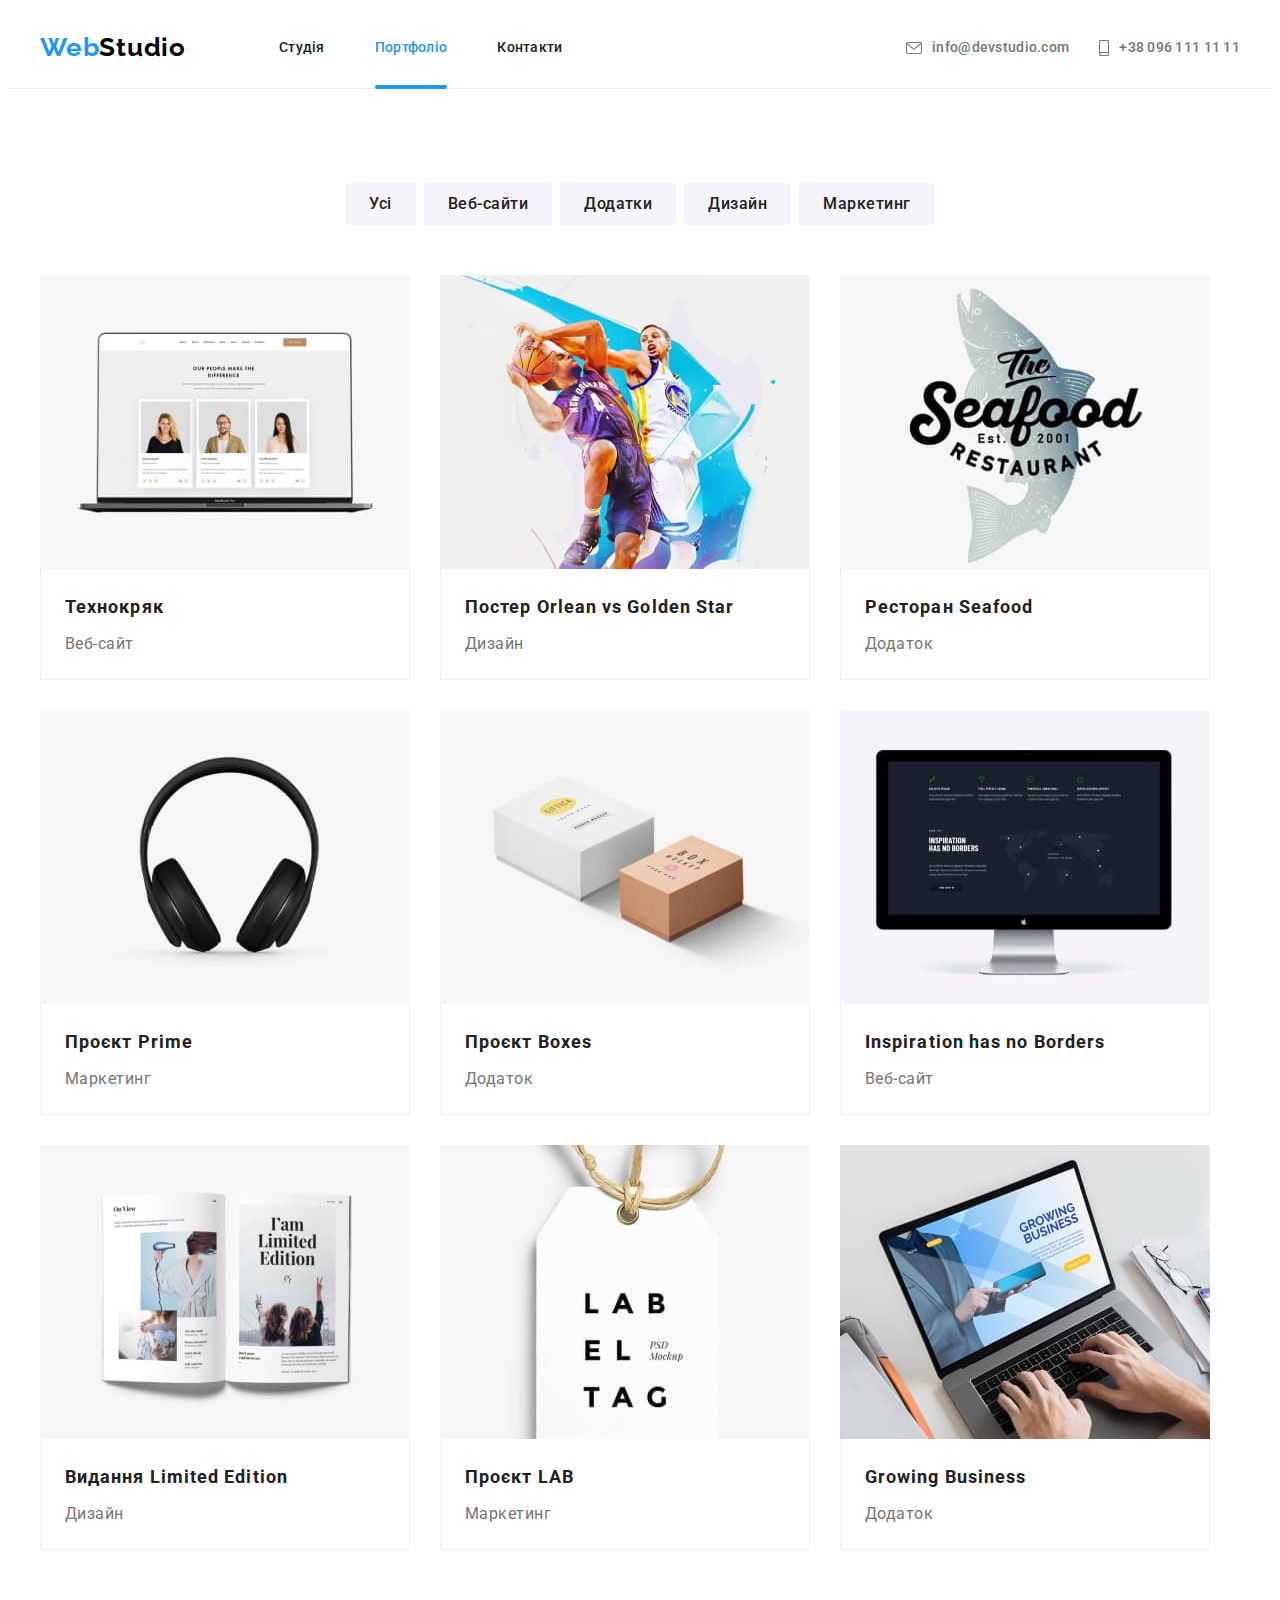
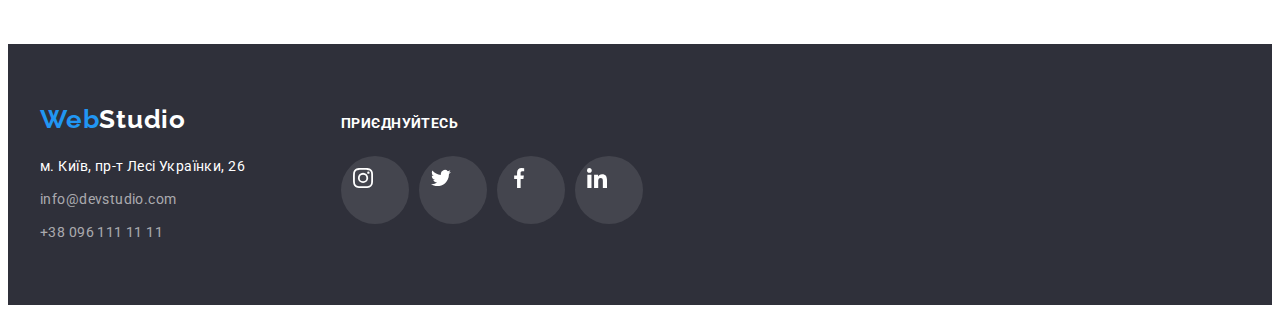
==== portfolio.html @ 3a0432eb "Initial commit" ====
<!DOCTYPE html>
<html lang="uk">
  <head>
    <meta charset="UTF-8" />
    <meta http-equiv="X-UA-Compatible" content="IE=edge" />
    <meta name="viewport" content="width=device-width, initial-scale=1.0" />
    <title>Portfolio</title>
    <link rel="preconnect" href="https://fonts.googleapis.com" />
    <link rel="preconnect" href="https://fonts.gstatic.com" crossorigin />
    <link
      href="https://fonts.googleapis.com/css2?family=Oleo+Script:wght@400;700&family=Raleway:wght@700&family=Roboto:wght@400;500;700;900&display=swap"
      rel="stylesheet"
    />
    <link
      rel="stylesheet"
      href="https://cdnjs.cloudflare.com/ajax/libs/modern-normalize/1.1.0/modern-normalize.min.css"
      integrity="sha512-wpPYUAdjBVSE4KJnH1VR1HeZfpl1ub8YT/NKx4PuQ5NmX2tKuGu6U/JRp5y+Y8XG2tV+wKQpNHVUX03MfMFn9Q=="
      crossorigin="anonymous"
      referrerpolicy="no-referrer"
    />
    <link rel="stylesheet" href="./css/styles.css" />
  </head>
  <body>
    <!-- хедер -->
    <header class="header">
      <div class="container head">
        <nav class="header-navigation">
          <a class="logo link" lang="en" href="./index.html"
            ><span class="logo-board" lang="en">Web</span>Studio
          </a>

          <ul class="header-list list">
            <li class="header-item">
              <a class="header-link link" href="./index.html">Студія</a>
            </li>
            <li class="header-item">
              <a class="header-link link current" href="">Портфоліо</a>
            </li>
            <li class="header-item">
              <a class="header-link link" href="">Контакти</a>
            </li>
          </ul>
        </nav>

        <ul class="header-list-contacts list">
          <li class="header-item">
            <a class="header-mail link" href="mailto:info@devstudio.com">
              <svg class="mail-icon-envelope">
                <use href="./images/icon.svg#icon-envelope"></use></svg
              >info@devstudio.com</a
            >
          </li>
          <li class="header-item">
            <a class="header-tel link" href="tel:+380961111111">
              <svg class="tel-icon-smartphone">
                <use href="./images/icon.svg#icon-smartphone"></use></svg
              >+38 096 111 11 11</a
            >
          </li>
        </ul>
      </div>
    </header>
    <!-- маін -->
    <main class="main-content">
      <section class="section">
        <div class="container">
          <h1 class="title-section">Портфоліо</h1>
          <ul class="radio-button list">
            <li class="radio-item">
              <button class="button-exception" type="radio">Усі</button>
            </li>
            <li class="radio-item">
              <button class="button-exception" type="radio">Веб-сайти</button>
            </li>
            <li class="radio-item">
              <button class="button-exception" type="radio">Додатки</button>
            </li>
            <li class="radio-item">
              <button class="button-exception" type="radio">Дизайн</button>
            </li>
            <li class="radio-item">
              <button class="button-exception" type="radio">Маркетинг</button>
            </li>
          </ul>

          <ul class="heading-list list">
            <li class="heading-item">
              <a class="item-focus link" href="">
                <div class="thumb">
                  <img
                    class="img-heading"
                    src="./images/imgport.jpg"
                    alt="відкритий ноутбук"
                    width="370"
                    height="294"
                  />
                  <div class="overlay">
                    <p class="text-overlay">
                      Ресурс пропонує комплексні пропозиції з різним рівнем функціоналу та сервісів.
                      Все це дозволить відвідувачу отримати вичерпні відомості про компанію чи
                      приватну особу.
                    </p>
                  </div>
                </div>
                <div class="heading-title">
                  <h2 class="title-heading">Технокряк</h2>
                  <p class="filter-heading">Веб-сайт</p>
                </div>
              </a>
            </li>
            <li class="heading-item">
              <a class="item-focus link" href="">
                <div class="thumb">
                  <img
                    class="img-heading"
                    src="./images/imgport1.jpg"
                    alt="два баскетболіста"
                    width="370"
                    height="294"
                  />
                  <div class="overlay">
                    <p class="text-overlay">
                      Ресурс пропонує комплексні пропозиції з різним рівнем функціоналу та сервісів.
                      Все це дозволить відвідувачу отримати вичерпні відомості про компанію чи
                      приватну особу.
                    </p>
                  </div>
                </div>
                <div class="heading-title">
                  <h2 class="title-heading">Постер <span lang="en">Orlean vs Golden Star</span></h2>
                  <p class="filter-heading">Дизайн</p>
                </div>
              </a>
            </li>
            <li class="heading-item">
              <a class="item-focus link" href="">
                <div class="thumb">
                  <img
                    class="img-heading"
                    src="./images/imgport2.jpg"
                    alt="логотип ресторану"
                    width="370"
                    height="294"
                  />
                  <div class="overlay">
                    <p class="text-overlay">
                      Ресурс пропонує комплексні пропозиції з різним рівнем функціоналу та сервісів.
                      Все це дозволить відвідувачу отримати вичерпні відомості про компанію чи
                      приватну особу.
                    </p>
                  </div>
                </div>
                <div class="heading-title">
                  <h2 class="title-heading">Ресторан <span lang="en">Seafood</span></h2>
                  <p class="filter-heading">Додаток</p>
                </div>
              </a>
            </li>
            <li class="heading-item">
              <a class="item-focus link" href="">
                <div class="thumb">
                  <img
                    class="img-heading"
                    src="./images/imgport3.jpg"
                    alt="навушники"
                    width="370"
                    height="294"
                  />
                  <div class="overlay">
                    <p class="text-overlay">
                      Ресурс пропонує комплексні пропозиції з різним рівнем функціоналу та сервісів.
                      Все це дозволить відвідувачу отримати вичерпні відомості про компанію чи
                      приватну особу.
                    </p>
                  </div>
                </div>
                <div class="heading-title">
                  <h2 class="title-heading">Проєкт <span lang="en">Prime</span></h2>
                  <p class="filter-heading">Маркетинг</p>
                </div>
              </a>
            </li>
            <li class="heading-item">
              <a class="item-focus link" href="">
                <div class="thumb">
                  <img
                    class="img-heading"
                    src="./images/imgport4.jpg"
                    alt="дві коробки"
                    width="370"
                    height="294"
                  />
                  <div class="overlay">
                    <p class="text-overlay">
                      Ресурс пропонує комплексні пропозиції з різним рівнем функціоналу та сервісів.
                      Все це дозволить відвідувачу отримати вичерпні відомості про компанію чи
                      приватну особу.
                    </p>
                  </div>
                </div>
                <div class="heading-title">
                  <h2 class="title-heading">Проєкт <span lang="en">Boxes</span></h2>
                  <p class="filter-heading">Додаток</p>
                </div>
              </a>
            </li>
            <li class="heading-item">
              <a class="item-focus link" href="">
                <div class="thumb">
                  <img
                    class="img-heading"
                    src="./images/imgport5.jpg"
                    alt="монітор"
                    width="370"
                    height="294"
                  />
                  <div class="overlay">
                    <p class="text-overlay">
                      Ресурс пропонує комплексні пропозиції з різним рівнем функціоналу та сервісів.
                      Все це дозволить відвідувачу отримати вичерпні відомості про компанію чи
                      приватну особу.
                    </p>
                  </div>
                </div>
                <div class="heading-title">
                  <h2 class="title-heading" lang="en">Inspiration has no Borders</h2>
                  <p class="filter-heading">Веб-сайт</p>
                </div>
              </a>
            </li>
            <li class="heading-item">
              <a class="item-focus link" href="">
                <div class="thumb">
                  <img
                    class="img-heading"
                    src="./images/imgport6.jpg"
                    alt="відкрита книжка"
                    width="370"
                    height="294"
                  />
                  <div class="overlay">
                    <p class="text-overlay">
                      Ресурс пропонує комплексні пропозиції з різним рівнем функціоналу та сервісів.
                      Все це дозволить відвідувачу отримати вичерпні відомості про компанію чи
                      приватну особу.
                    </p>
                  </div>
                </div>
                <div class="heading-title">
                  <h2 class="title-heading">Видання <span lang="en">Limited Edition</span></h2>
                  <p class="filter-heading">Дизайн</p>
                </div>
              </a>
            </li>
            <li class="heading-item">
              <a class="item-focus link" href="">
                <div class="thumb">
                  <img
                    class="img-heading"
                    src="./images/imgport7.jpg"
                    alt="ярлик"
                    width="370"
                    height="294"
                  />
                  <div class="overlay">
                    <p class="text-overlay">
                      Ресурс пропонує комплексні пропозиції з різним рівнем функціоналу та сервісів.
                      Все це дозволить відвідувачу отримати вичерпні відомості про компанію чи
                      приватну особу.
                    </p>
                  </div>
                </div>
                <div class="heading-title">
                  <h2 class="title-heading">Проєкт <span lang="en">LAB</span></h2>
                  <p class="filter-heading">Маркетинг</p>
                </div>
              </a>
            </li>
            <li class="heading-item">
              <a class="item-focus link" href="">
                <div class="thumb">
                  <img
                    class="img-heading"
                    src="./images/imgport8.jpg"
                    alt="людина працює на ноутбуці"
                    width="370"
                    height="294"
                  />
                  <div class="overlay">
                    <p class="text-overlay">
                      Ресурс пропонує комплексні пропозиції з різним рівнем функціоналу та сервісів.
                      Все це дозволить відвідувачу отримати вичерпні відомості про компанію чи
                      приватну особу.
                    </p>
                  </div>
                </div>
                <div class="heading-title">
                  <h2 class="title-heading" lang="en">Growing Business</h2>
                  <p class="filter-heading">Додаток</p>
                </div>
              </a>
            </li>
          </ul>
        </div>
      </section>
    </main>
    <!-- footer -->
    <footer class="basement">
      <div class="container footer-section">
        <div class="contact-section">
          <a class="logo-basement link" lang="en" href="./index.html"
            ><span class="logo-board" lang="en">Web</span>Studio
          </a>
          <address class="contacts">
            <ul class="list-contacts list">
              <li class="contacts-item">
                <a
                  class="contacts-address link"
                  href="http://goo.gl/maps/CPtrU1FHBa2aNyZL9"
                  target="_blank"
                  rel="noopener noreferrer nofollow"
                >
                  м. Київ, пр-т Лесі Українки, 26
                </a>
              </li>
              <li class="contacts-item">
                <a class="contacts-mail link" href="mailto:info@devstudio.com"
                  >info@devstudio.com</a
                >
              </li>
              <li class="contacts-item-tel">
                <a class="contacts-tel link" href="tel:+380961111111">+38 096 111 11 11</a>
              </li>
            </ul>
          </address>
        </div>
        <div class="social">
          <p class="lead-footer">приєднуйтесь</p>
          <ul class="link-footer list">
            <li class="team-icon">
              <a class="btn-footer" href="">
                <svg class="icon-card" width="20px" height="20px">
                  <use href="./images/icon.svg#icon-instagram"></use>
                </svg>
              </a>
            </li>
            <li class="team-icon">
              <a class="btn-footer" href="">
                <svg class="icon-card" width="20px" height="20px">
                  <use href="./images/icon.svg#icon-twitter"></use>
                </svg>
              </a>
            </li>
            <li class="team-icon">
              <a class="btn-footer" href="">
                <svg class="icon-card" width="20px" height="20px">
                  <use href="./images/icon.svg#icon-facebook"></use>
                </svg>
              </a>
            </li>
            <li class="team-icon">
              <a class="btn-footer" href="">
                <svg class="icon-card" width="20px" height="20px">
                  <use href="./images/icon.svg#icon-linkedin"></use>
                </svg>
              </a>
            </li>
          </ul>
        </div>
      </div>
    </footer>
  </body>
</html>
---- css/styles.css ----
:root {
  --social-color: rgba(255, 255, 255, 0.1);
  --color-icon: #afb1b8;
  --backgraund-hero: #c4c4c4;
  --bgn-btnaction: #188ce8;
  --bgn-footer: #2f303a;
  --bgn-section: #f5f4fa;
  --bgn-port: #eeeeee;
  --main-color: #757575;
  --brand-color: #212121;
  --accent-color: #2196f3;
  --secondary-color: #ffffff;
  --logo-color: #000000;
  --contacts-color: rgba(255, 255, 255, 0.6);
  --border-col: #ececec;
  --bgn-box: rgba(47, 48, 58, 0.8);
  --bgn-overlay: rgba(33, 150, 243, 0.9);
  --backdrop-overlay: rgba(0, 0, 0, 0.2);
  /* модальне вікно */
  --modal-bgn: #ffffff;
  /*анимація ховер*/
  --transition: 250ms cubic-bezier(0.4, 0, 0.2, 1);
}
p,
h1,
h2,
h3,
h4,
h5,
h6 {
  margin: 0;
}
ul,
ol {
  margin: 0;
  padding-left: 0;
}
button {
  cursor: pointer;
}
img {
  display: block;
  max-width: 100%;
  height: auto;
}

body {
  font-family: 'Roboto', sans-serif;
}

.list {
  list-style: none;
}
.link {
  text-decoration: none;
}
.container {
  width: 1200px;
  padding-left: 15px;
  padding-right: 15px;
  margin: 0 auto;
}

.section {
  padding-top: 94px;
  padding-bottom: 94px;
}
/* хедер */
.header {
  border-bottom: 1px solid var(--border-col);
}

.header-navigation,
.head {
  display: flex;
}

.logo,
.logo-basement {
  font-family: 'Raleway';
  font-weight: 700;
  font-size: 26px;
  line-height: 1.19;

  letter-spacing: 0.03em;
}

.logo-board {
  color: var(--accent-color);
}
.logo {
  display: block;
  padding-top: 24px;
  padding-bottom: 25px;
  margin-right: 93px;
  color: var(--logo-color);
}
.logo-basement {
  display: block;
  margin-bottom: 20px;

  color: var(--secondary-color);
}
.header-list,
.header-list-contacts {
  display: flex;
}

.header-list {
  gap: 50px;
}
.header-list-contacts {
  margin-left: auto;
  gap: 30px;
}
.header-item,
.header-mail,
.header-tel {
  font-weight: 500;
  font-size: 14px;
  line-height: 1.14;
  letter-spacing: 0.02em;
}
.header-link {
  display: block;
  padding-top: 32px;
  padding-bottom: 32px;
  color: var(--brand-color);

  transition: color var(--transition);
}
.header-mail,
.header-tel {
  display: flex;
  padding-top: 32px;
  padding-bottom: 32px;
  align-items: center;

  transition: color var(--transition);

  color: var(--main-color);
}

.mail-icon-envelope {
  width: 16px;
  height: 12px;
  margin-right: 10px;

  fill: currentColor;
}
.tel-icon-smartphone {
  width: 10px;
  height: 16px;
  margin-right: 10px;

  fill: currentColor;
}
.current,
.header-link:hover,
.header-link:focus,
.header-mail:hover,
.header-tel:hover,
.header-mail:focus,
.header-tel:focus {
  position: relative;

  color: var(--accent-color);
}
.current::after {
  content: '';
  display: block;

  width: 100%;
  height: 4px;
  border-radius: 2px;
  position: absolute;
  bottom: -1px;
  background-color: var(--accent-color);
}

/* герой */
.hero {
  max-width: 1600px;
  margin-left: auto;
  margin-right: auto;
  background-color: var(--backgraund-hero);
  background-image: linear-gradient(to right, rgba(47, 48, 58, 0.4), rgba(47, 48, 58, 0.4)),
    url(../images/Img1.jpg);
  background-repeat: no-repeat;
  background-position: center;
  background-size: cover;

  padding-top: 200px;
  padding-bottom: 200px;

  text-align: center;
}

.hero-title {
  max-width: 696px;
  margin-right: auto;
  margin-left: auto;
  margin-bottom: 30px;

  font-weight: 900;
  font-size: 44px;
  line-height: 1.36;

  letter-spacing: 0.06em;
  text-transform: uppercase;

  color: var(--secondary-color);
}
.button {
  font-family: inherit;
  font-weight: 700;
  font-size: 16px;
  line-height: 1.88;
  text-align: center;
  cursor: pointer;
  letter-spacing: 0.06em;

  border-color: transparent;
  box-shadow: 0px 4px 4px rgba(0, 0, 0, 0.15);
  border-radius: 4px;
  padding: 10px 32px;

  transition: background-color var(--transition);

  background-color: var(--accent-color);
  color: var(--secondary-color);
}
.button:hover,
.button:focus {
  border-color: transparent;
  background-color: var(--bgn-btnaction);
}
/* радио кнопки */
.radio-button {
  margin-bottom: 50px;

  display: flex;
  justify-content: center;
  gap: 8px;
}

.button-exception {
  padding: 6px 22px;

  font-family: inherit;
  font-weight: 500;
  font-size: 16px;
  line-height: 1.62;
  border-radius: 4px;

  text-align: center;
  letter-spacing: 0.03em;

  transition: background-color var(--transition), color var(--transition),
    box-shadow var(--transition);

  border-color: transparent;
  background-color: var(--bgn-section);
  color: var(--brand-color);
}
.button-exception:hover,
.button-exception:focus {
  cursor: pointer;

  box-shadow: 0px 3px 1px rgba(0, 0, 0, 0.1), 0px 1px 2px rgba(0, 0, 0, 0.08),
    0px 2px 2px rgba(0, 0, 0, 0.12);
  border-radius: 4px;

  border-color: transparent;
  background-color: var(--accent-color);
  color: var(--secondary-color);
}

/* особливості */

.title-section {
  position: absolute;
  white-space: nowrap;
  width: 1px;
  height: 1px;
  overflow: hidden;
  border: 0;
  padding: 0;
  clip: rect(0 0 0 0);
  clip-path: inset(50%);
  margin: -1px;
}

.title-list {
  display: flex;
  flex-wrap: nowrap;
  gap: 30px;
}
.list-section {
  flex-basis: calc((100% - 90px) / 4);
}
.title-icon {
  margin-bottom: 30px;
  display: flex;
  align-items: center;
  justify-content: center;
  width: 270px;
  height: 120px;

  background-color: var(--bgn-section);
  border-radius: 4px;
}

.subtitle {
  margin-bottom: 10px;

  font-weight: 700;
  font-size: 14px;
  line-height: 1.14;
  letter-spacing: 0.03em;
  text-transform: uppercase;

  color: var(--brand-color);
}
.lead-subtitle {
  font-size: 14px;
  line-height: 1.71;

  letter-spacing: 0.03em;

  color: var(--main-color);
}
/* чим займаємось */
.box {
  padding-top: 0;
}
.section-box {
  margin-bottom: 50px;

  font-weight: 700;
  font-size: 36px;
  line-height: 1.16;
  text-align: center;
  letter-spacing: 0.03em;

  color: var(--brand-color);
}
.list-box {
  display: flex;

  gap: 30px;
}
.item-box {
  position: relative;
}
.lead-item {
  position: absolute;
  width: 100%;
  bottom: 0;
  padding-top: 27px;
  padding-bottom: 27px;
  background-color: var(--bgn-box);
}
.position-text {
  font-weight: 700;
  font-size: 14px;
  line-height: 1.71;
  text-align: center;
  letter-spacing: 0.03em;
  text-transform: uppercase;

  color: var(--secondary-color);
}
/* наша команда */
.subject {
  background-color: var(--bgn-section);
}

.section-subject {
  margin-bottom: 50px;

  font-weight: 700;
  font-size: 36px;
  line-height: 1.16;
  text-align: center;
  letter-spacing: 0.03em;

  color: var(--brand-color);
}
.subject-team {
  display: flex;

  gap: 30px;
}
.team-card {
  box-shadow: 0px 1px 3px rgba(0, 0, 0, 0.12), 0px 1px 1px rgba(0, 0, 0, 0.14),
    0px 2px 1px rgba(0, 0, 0, 0.2);
  border-radius: 0px 0px 4px 4px;
  background-color: var(--secondary-color);
}

.wrapper-card {
  padding-top: 30px;
  padding-bottom: 30px;
}
.subtitle-card {
  margin-bottom: 10px;

  font-weight: 500;
  font-size: 16px;
  line-height: 1.18;
  text-align: center;
  letter-spacing: 0.03em;

  color: var(--brand-color);
}
.lead-card {
  margin-bottom: 16px;

  font-size: 16px;
  line-height: 1.18;
  text-align: center;
  letter-spacing: 0.03em;

  color: var(--main-color);
}
.link-card {
  display: flex;
  justify-content: center;
  gap: 10px;
}
.btn-footer,
.btn-card {
  display: flex;
  padding: 12px 12px;
  width: 44px;
  height: 44px;

  border-radius: 50%;

  transition: background-color var(--transition), color var(--transition);
}

.btn-card {
  color: var(--color-icon);
}

.btn-footer:hover,
.btn-footer:focus,
.btn-card:hover,
.btn-card:focus {
  color: var(--secondary-color);
  background-color: var(--accent-color);
}
.icon-card {
  fill: currentColor;
}
.regular-clients {
  margin-bottom: 50px;
  font-weight: 700;
  font-size: 36px;
  line-height: 1.16;
  text-align: center;
  letter-spacing: 0.03em;
}
.reg-client {
  display: flex;
  gap: 30px;
}
.client {
  display: flex;
  padding: 16px 32px;
  width: 170px;
  height: 92px;

  color: var(--color-icon);
  border: 1px solid var(--color-icon);
  border-radius: 4px;

  transition: color var(--transition), border-color var(--transition);
}
.client:hover,
.client:focus {
  color: var(--accent-color);
  border-color: var(--accent-color);
}
.client-icon {
  fill: currentColor;
}
/* футер */
.basement {
  padding-top: 60px;
  padding-bottom: 60px;

  background: var(--bgn-footer);
}
.footer-section {
  display: flex;
  align-items: baseline;
}

.contacts {
  margin-right: 70px;
  width: 231px;
}
.contacts-item {
  margin-bottom: 9px;
}
.contacts-address,
.contacts-mail,
.contacts-tel {
  font-style: normal;
  font-size: 14px;
  line-height: 1.71;

  letter-spacing: 0.03em;

  transition: color var(--transition);
}
.contacts-address {
  color: var(--secondary-color);
}
.contacts-mail,
.contacts-tel {
  color: var(--contacts-color);
}
.contacts-address:hover,
.contacts-mail:hover,
.contacts-tel:hover,
.contacts-address:focus,
.contacts-mail:focus,
.contacts-tel:focus {
  color: var(--accent-color);
}

.lead-footer {
  margin-bottom: 20px;
  font-weight: 700;
  font-size: 14px;
  line-height: 1.71;
  letter-spacing: 0.03em;
  text-transform: uppercase;

  color: var(--secondary-color);
}
.link-footer {
  display: flex;

  gap: 10px;
}
.btn-footer {
  background: var(--social-color);
  color: var(--secondary-color);
}
/* портфоліо */

.heading-title {
  padding: 20px 24px;

  background: var(--secondary-color);
  border-right: 1px solid var(--bgn-port);
  border-left: 1px solid var(--bgn-port);
  border-bottom: 1px solid var(--bgn-port);
}
.heading-list {
  display: flex;
  flex-wrap: wrap;

  gap: 30px;
}
.thumb {
  position: relative;
  overflow: hidden;
}
.overlay {
  position: absolute;
  top: 0;
  left: 0;
  width: 100%;
  height: 100%;

  background-color: var(--bgn-overlay);

  transform: translateY(100%);
  transition: transform var(--transition);
}
.text-overlay {
  padding: 63px 24px;
  font-size: 18px;
  line-height: 1.56;

  letter-spacing: 0.03em;

  color: var(--secondary-color);
}
.item-focus:hover .overlay,
.item-focus:focus .overlay {
  transform: translateY(0);
}
.item-focus {
  display: block;

  transition: box-shadow var(--transition);
}
.item-focus:hover,
.item-focus:focus {
  box-shadow: 0px 1px 1px rgba(0, 0, 0, 0.12), 0px 4px 4px rgba(0, 0, 0, 0.06),
    1px 4px 6px rgba(0, 0, 0, 0.16);
}
.title-heading {
  margin-bottom: 4px;

  font-weight: 700;
  font-size: 18px;
  line-height: 2;
  letter-spacing: 0.06em;

  color: var(--brand-color);
}
.filter-heading {
  font-size: 16px;
  line-height: 1.88;
  letter-spacing: 0.03em;

  color: var(--main-color);
}
/* модальне вікно */
.backdrop {
  position: fixed;
  top: 0;
  left: 0;
  width: 100%;
  height: 100%;
  opacity: 1;
  background-color: var(--backdrop-overlay);
  transition: opacity var(--transition), visibility var(--transition);
}
.backdrop.is-hidden {
  visibility: hidden;
  opacity: 0;
  pointer-events: none;
}
.backdrop.is-hidden .modal {
  transform: translate(-50%, -50%) scale(1.1);
}
.modal {
  width: 528px;
  min-height: 581px;

  background-color: var(--modal-bgn);
  box-shadow: 0px 1px 3px rgba(0, 0, 0, 0.12), 0px 1px 1px rgba(0, 0, 0, 0.14),
    0px 2px 1px rgba(0, 0, 0, 0.2);
  border-radius: 4px;

  position: absolute;
  top: 50%;
  left: 50%;
  transform: translate(-50%, -50%) scale(1);
  transition: transform var(--transition);
}
.btn-modal {
  display: flex;
  align-items: center;
  justify-content: center;
  padding: 6px;
  width: 30px;
  height: 30px;

  position: absolute;
  top: 8px;
  right: 8px;

  border-radius: 50%;
  border: 1px solid rgba(0, 0, 0, 0.1);

  background-color: inherit;
  color: var(--logo-color);
  transition: color var(--transition);
}
.btn-modal:hover,
.btn-modal:focus {
  color: var(--accent-color);
}
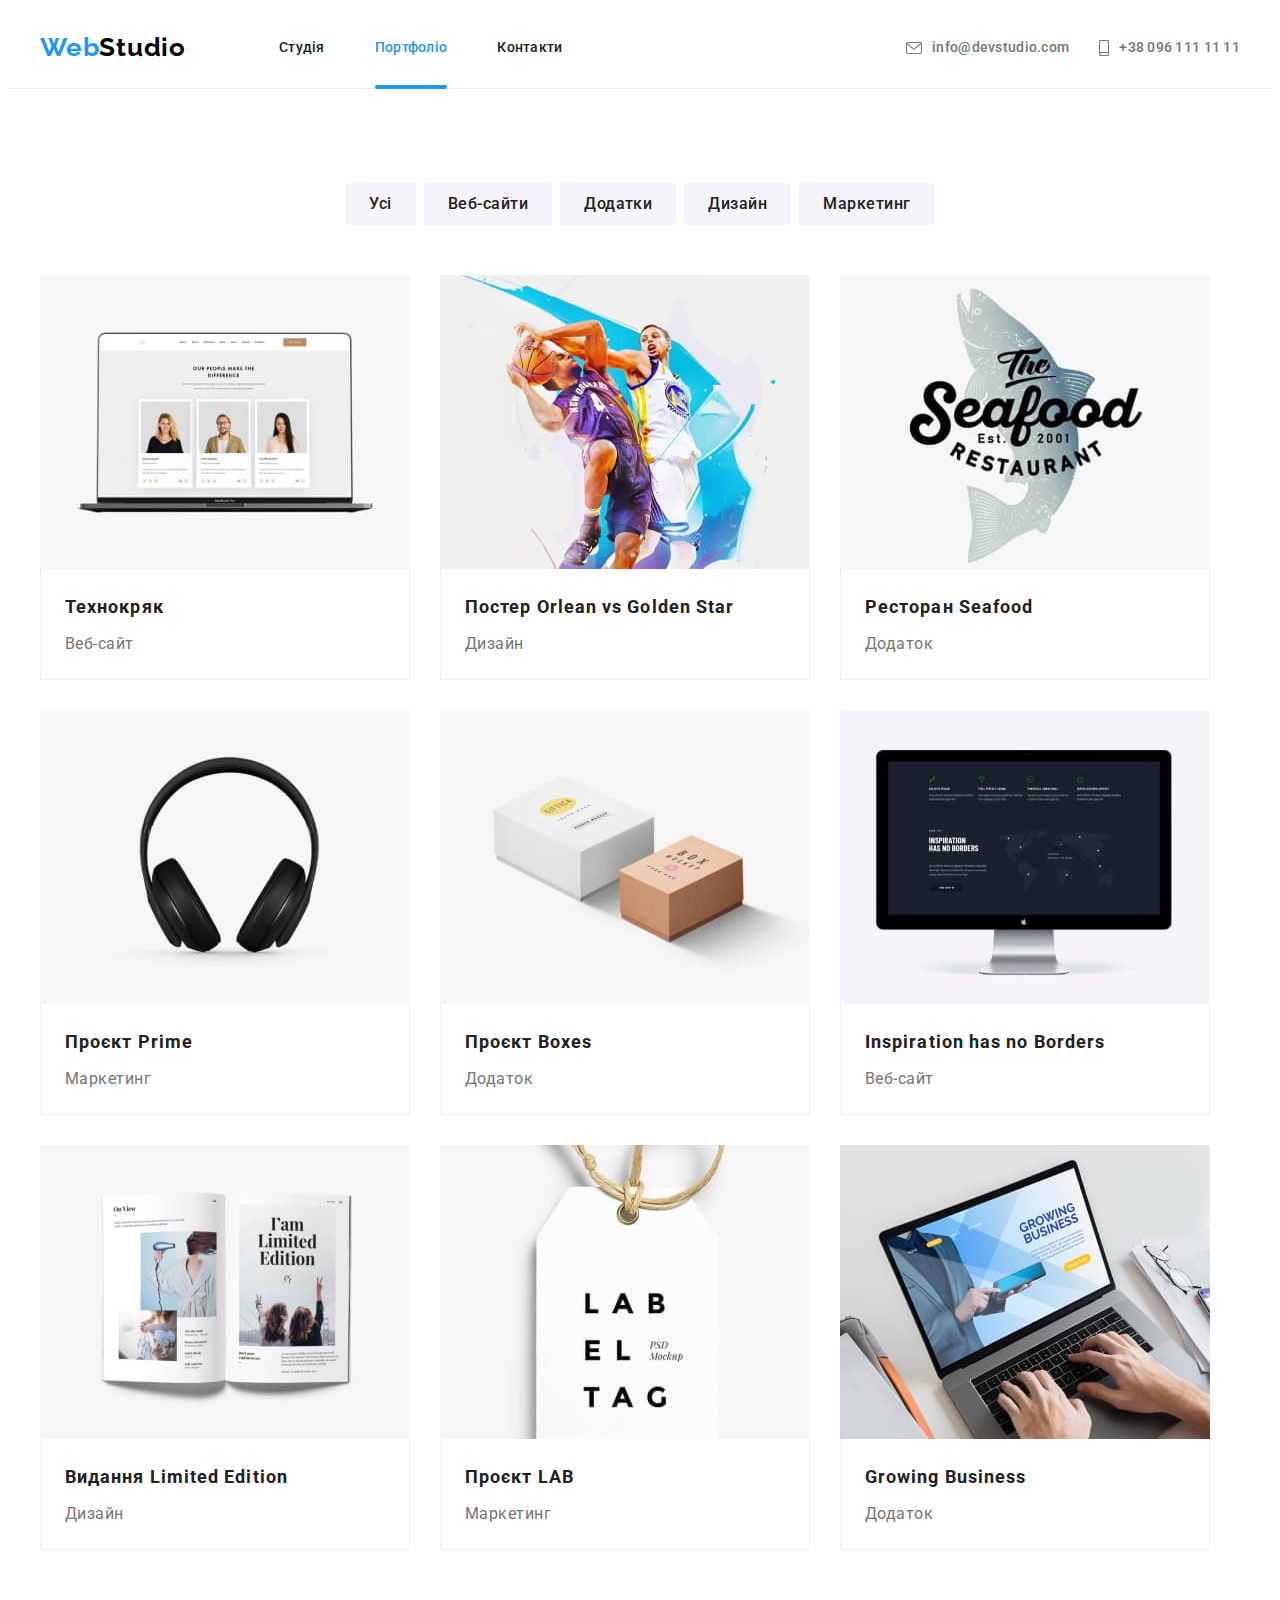
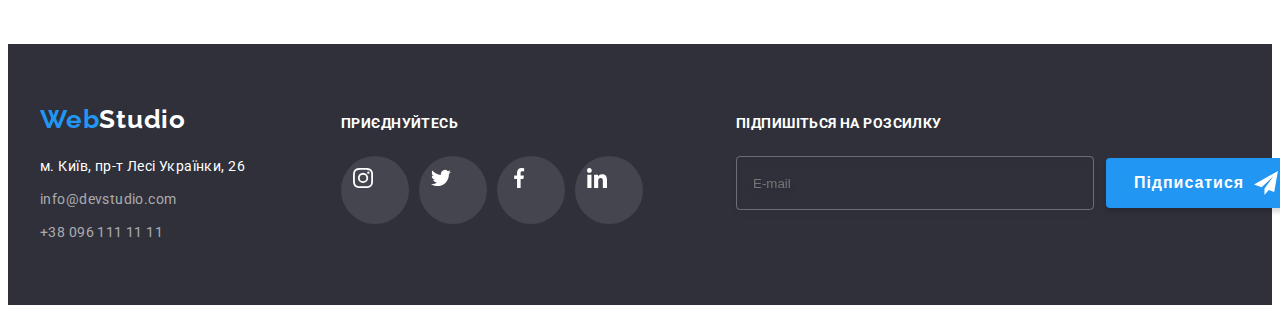
==== commit 8e413abc: "fix homework6" ====
--- a/portfolio.html
+++ b/portfolio.html
@@ -67,7 +67,7 @@
           <h1 class="title-section">Портфоліо</h1>
           <ul class="radio-button list">
             <li class="radio-item">
-              <button class="button-exception" type="radio">Усі</button>
+              <button class="button-exception" type="radio" checked>Усі</button>
             </li>
             <li class="radio-item">
               <button class="button-exception" type="radio">Веб-сайти</button>
@@ -367,6 +367,18 @@
             </li>
           </ul>
         </div>
+        <div class="form-mailing">
+          <label for="mail" class="lead-mailing">підпишіться на розсилку</label>
+          <form class="mailing">
+            <input class="form-input" type="email" name="email" id="mail" placeholder="E-mail" />
+            <button class="form-button" type="submit">
+              Підписатися
+              <svg class="icon-card" width="24px" height="24px">
+                <use href="./images/icon.svg#icon-send"></use>
+              </svg>
+            </button>
+          </form>
+        </div>
       </div>
     </footer>
   </body>
--- a/css/styles.css
+++ b/css/styles.css
@@ -18,6 +18,9 @@
   --backdrop-overlay: rgba(0, 0, 0, 0.2);
   /* модальне вікно */
   --modal-bgn: #ffffff;
+  --bgn-border: 1px solid rgba(33, 33, 33, 0.2);
+  --label-color: #757575;
+  --plh-color: rgba(117, 117, 117, 0.5);
   /*анимація ховер*/
   --transition: 250ms cubic-bezier(0.4, 0, 0.2, 1);
 }
@@ -533,6 +536,9 @@
   color: var(--accent-color);
 }
 
+.social {
+  margin-right: 93px;
+}
 .lead-footer {
   margin-bottom: 20px;
   font-weight: 700;
@@ -551,6 +557,72 @@
 .btn-footer {
   background: var(--social-color);
   color: var(--secondary-color);
+}
+.form-mailing {
+  width: 570px;
+}
+
+.lead-mailing {
+  display: block;
+  margin-bottom: 20px;
+  font-weight: 700;
+  font-size: 14px;
+  line-height: 1.71;
+  letter-spacing: 0.03em;
+  text-transform: uppercase;
+
+  color: var(--secondary-color);
+}
+.mailing {
+  display: flex;
+  align-items: center;
+  margin: 0;
+}
+.form-input {
+  display: flex;
+  align-items: center;
+  width: 358px;
+  height: 50px;
+  margin: 0;
+  margin-right: 12px;
+  padding-left: 16px;
+  padding-right: 16px;
+
+  border: 1px solid rgba(255, 255, 255, 0.3);
+  filter: drop-shadow(0px 4px 4px rgba(0, 0, 0, 0.15));
+  border-radius: 4px;
+
+  background-color: inherit;
+  color: var(--contacts-color);
+}
+.form-button {
+  padding: 10px 28px;
+  display: flex;
+  align-items: center;
+  justify-content: center;
+  width: 200px;
+  height: 50px;
+
+  font-style: normal;
+  font-weight: 700;
+  font-size: 16px;
+  line-height: 1.88;
+  letter-spacing: 0.06em;
+
+  background-color: var(--accent-color);
+  color: var(--secondary-color);
+  box-shadow: 0px 4px 4px rgba(0, 0, 0, 0.15);
+  border: transparent;
+  border-radius: 4px;
+
+  transition: background-color var(--transition);
+}
+.form-button:hover,
+.form-button:focus {
+  background-color: var(--bgn-btnaction);
+}
+.form-button .icon-card {
+  margin-left: 10px;
 }
 /* портфоліо */
 
@@ -646,6 +718,7 @@
 .modal {
   width: 528px;
   min-height: 581px;
+  padding: 40px;
 
   background-color: var(--modal-bgn);
   box-shadow: 0px 1px 3px rgba(0, 0, 0, 0.12), 0px 1px 1px rgba(0, 0, 0, 0.14),
@@ -681,3 +754,158 @@
 .btn-modal:focus {
   color: var(--accent-color);
 }
+
+.modal-title {
+  margin-bottom: 12px;
+  font-weight: 700;
+  font-size: 20px;
+  line-height: 1.15;
+  text-align: center;
+  letter-spacing: 0.03em;
+
+  color: var(--brand-color);
+}
+.form-list {
+  margin-bottom: 20px;
+}
+.modal-list:not(:last-child) {
+  margin-bottom: 10px;
+}
+.label-form {
+  display: inline-block;
+  margin-bottom: 4px;
+  font-size: 12px;
+  line-height: 1.17;
+
+  letter-spacing: 0.01em;
+
+  color: var(--label-color);
+}
+.input-wrap {
+  position: relative;
+}
+.modal-input {
+  margin: 0;
+  padding: 0;
+  padding-left: 42px;
+  padding-right: 12px;
+  width: 100%;
+  height: 40px;
+
+  font-size: 12px;
+  line-height: 1.17;
+
+  letter-spacing: 0.01em;
+
+  outline: transparent;
+  transition: border-color var(--transition), box-shadow var(--transition);
+
+  border: var(--bgn-border);
+  border-radius: 4px;
+}
+
+.modal-icon {
+  position: absolute;
+  top: 50%;
+  left: 12px;
+  transform: translateY(-50%);
+}
+.modal-textarea {
+  margin: 0;
+  padding: 12px 16px;
+  width: 448px;
+  height: 120px;
+  resize: none;
+  outline: transparent;
+
+  font-size: 12px;
+  line-height: 1.17;
+  letter-spacing: 0.01em;
+
+  transition: border-color var(--transition), box-shadow var(--transition);
+
+  border: var(--bgn-border);
+  border-radius: 4px;
+}
+.modal-input:focus,
+.modal-textarea:focus {
+  border-color: var(--accent-color);
+  box-shadow: 0px 4px 4px rgba(0, 0, 0, 0.25);
+}
+.modal-input:focus + .modal-icon {
+  fill: var(--accent-color);
+}
+
+.modal-textarea::placeholder {
+  font-style: normal;
+  font-weight: 400;
+  font-size: 12px;
+  line-height: 1.17;
+  letter-spacing: 0.01em;
+
+  color: var(--plh-color);
+}
+.label-checkbox {
+  position: relative;
+  display: block;
+  margin-bottom: 30px;
+  padding-left: 22px;
+  font-size: 14px;
+  line-height: 1.71;
+  text-align: center;
+
+  letter-spacing: 0.03em;
+
+  color: var(--label-color);
+}
+.input-checkbox {
+  -webkit-appearance: none;
+  -moz-appearance: none;
+  -appearance: none;
+  position: absolute;
+}
+.icon-checkbox {
+  position: absolute;
+  top: 50%;
+  transform: translateY(-50%);
+  margin-left: -22px;
+  width: 16px;
+  height: 15px;
+  background-image: url(../images/Vector.svg);
+  background-size: contain;
+  background-repeat: no-repeat;
+  transition: background-image var(--transition);
+}
+.input-checkbox:checked + .icon-checkbox {
+  background-image: url(../images/icon-check.svg);
+}
+.checkbox-link {
+  color: var(--accent-color);
+}
+.btn-form {
+  display: block;
+  margin-left: auto;
+  margin-right: auto;
+  padding: 10px 52px;
+
+  width: 200px;
+  height: 50px;
+
+  font-style: normal;
+  font-weight: 700;
+  font-size: 16px;
+  line-height: 1.88;
+  letter-spacing: 0.06em;
+
+  background-color: var(--accent-color);
+  color: var(--secondary-color);
+  box-shadow: 0px 4px 4px rgba(0, 0, 0, 0.15);
+  border: transparent;
+  border-radius: 4px;
+
+  transition: background-color var(--transition);
+}
+.btn-form:hover,
+.btn-form:focus {
+  background-color: var(--bgn-btnaction);
+}
